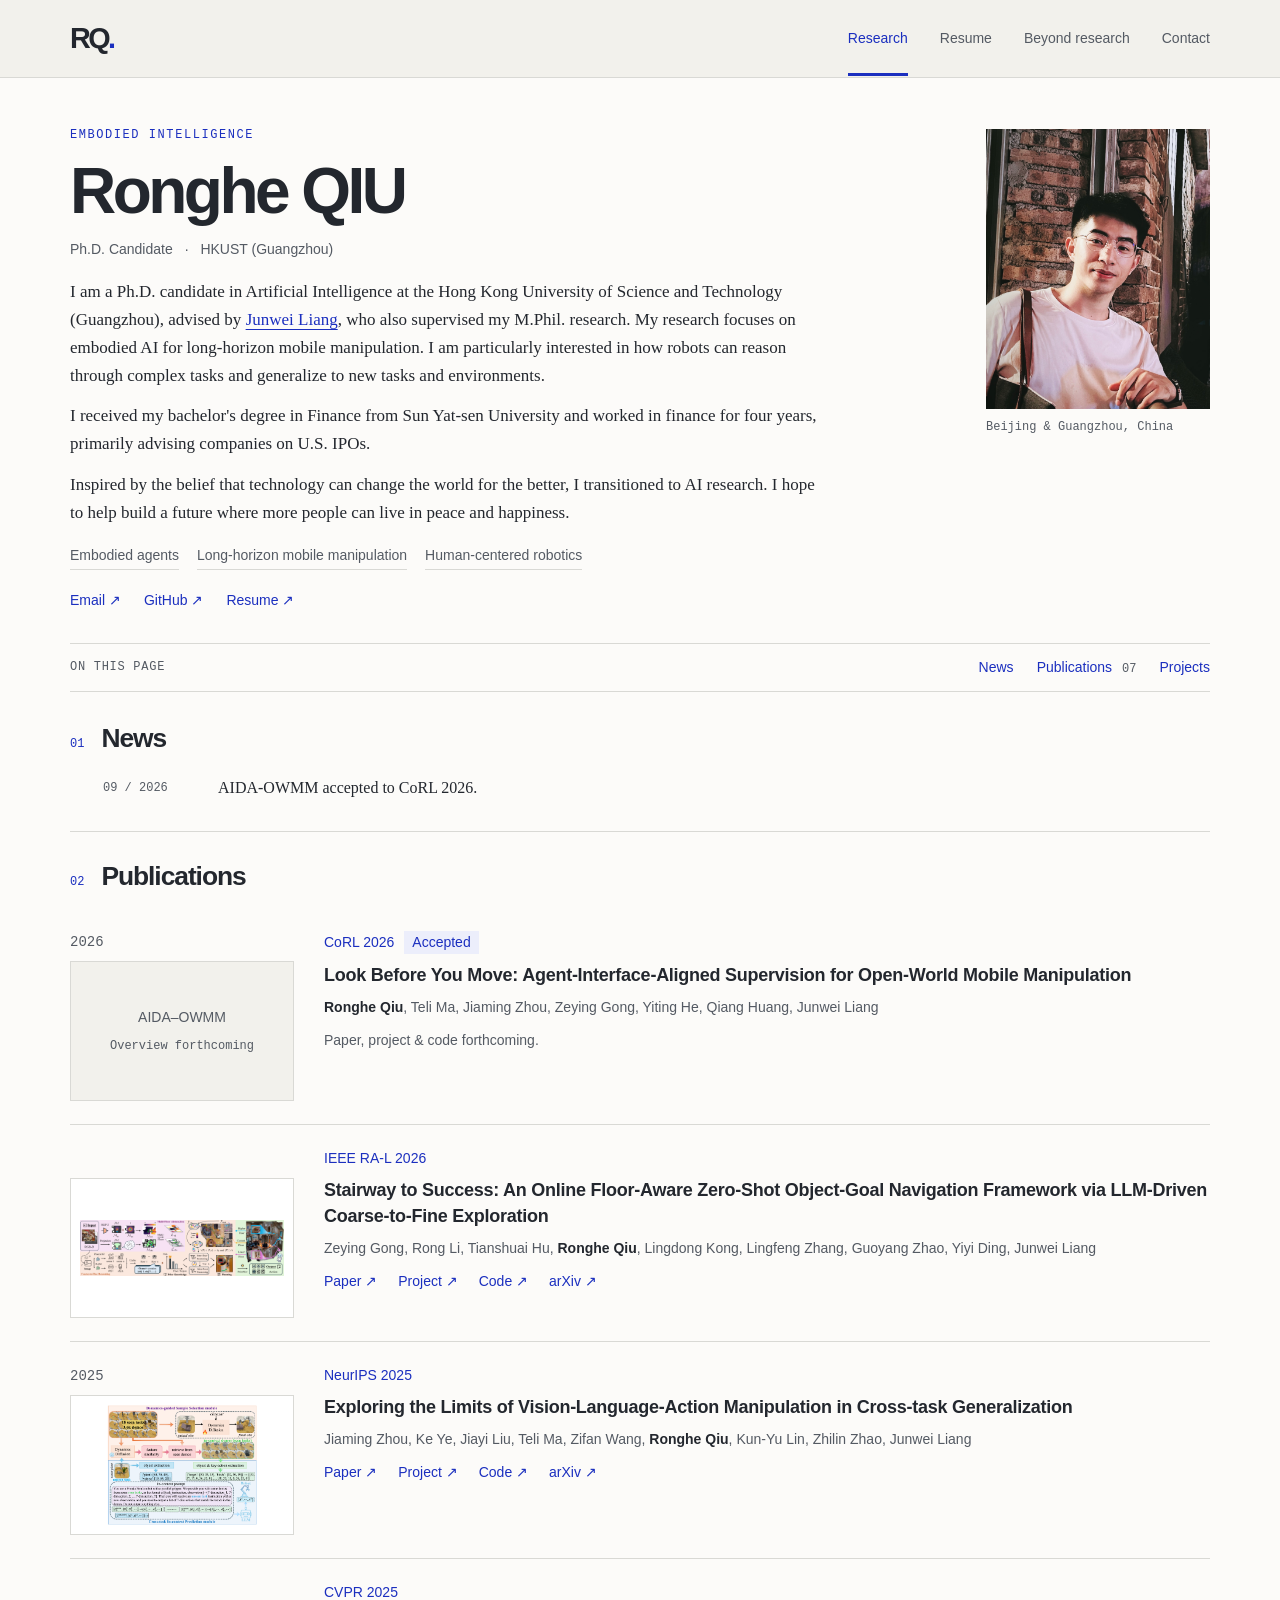
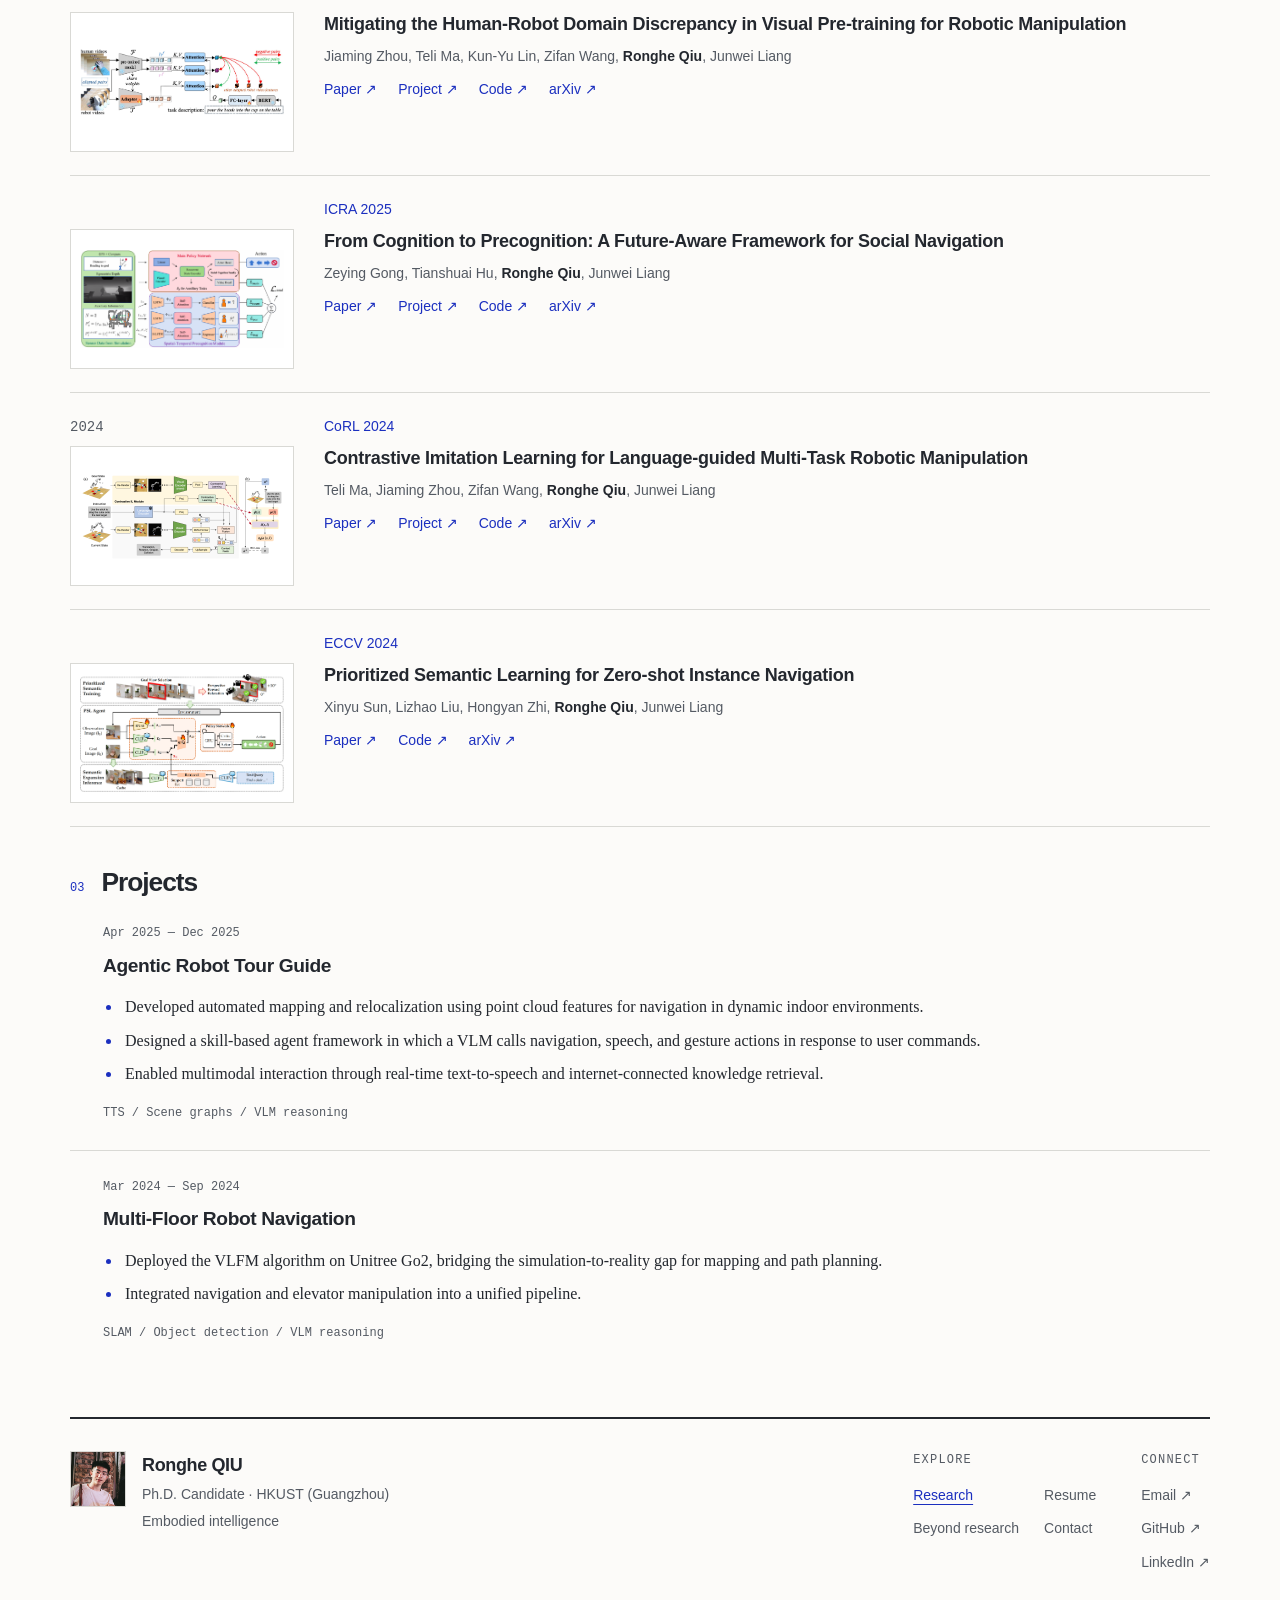
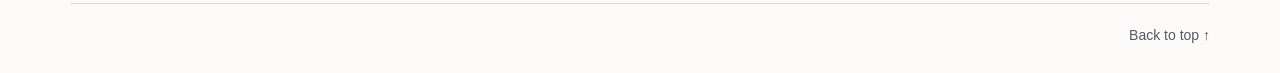
==== index.html @ 248f8991 "Publish personal website with search indexing support" ====
<!doctype html>
<html lang="en">
<head>
  <meta charset="utf-8">
  <meta name="viewport" content="width=device-width, initial-scale=1">
  <title>Research | Ronghe QIU</title>
  <meta name="description" content="I am a Ph.D. candidate in Artificial Intelligence at the Hong Kong University of Science and Technology (Guangzhou), advised by Junwei Liang, who also supervised my M.Phil. research. My research focuses on embodied AI for long-horizon mobile manipulation. I am particularly interested in how robots can reason through complex tasks and generalize to new tasks and environments.">
  <meta name="author" content="Ronghe QIU">
  <link rel="canonical" href="https://connerqiu.github.io/">
  <link rel="stylesheet" href="assets/styles.css">
</head>
<body class="page-research">
  <a class="skip-link" href="#main">Skip to content</a>
  <header class="site-header"><div class="header-inner">
    <a class="wordmark" href="index.html" aria-label="Ronghe QIU home">RQ<span class="wordmark-dot">.</span></a>
    <nav class="site-nav" aria-label="Main navigation"><a href="index.html" aria-current="page">Research</a><a href="resume.html">Resume</a><a href="beyond.html">Beyond research</a><a href="contact.html">Contact</a></nav>
  </div></header>
  <main id="main" class="site-main">
    <section id="about" class="intro" aria-labelledby="name">
      <div class="intro-copy"><p class="eyebrow">EMBODIED INTELLIGENCE</p>
        <h1 id="name">Ronghe QIU</h1>
        <p class="role-line">Ph.D. Candidate <span>·</span> HKUST (Guangzhou)</p>
        <p class="bio">I am a Ph.D. candidate in Artificial Intelligence at the Hong Kong University of Science and Technology (Guangzhou), advised by <a href="https://junweiliang.me/" class="" target="_blank" rel="noopener noreferrer">Junwei Liang</a>, who also supervised my M.Phil. research. My research focuses on embodied AI for long-horizon mobile manipulation. I am particularly interested in how robots can reason through complex tasks and generalize to new tasks and environments.</p>
        <p class="bio">I received my bachelor&#x27;s degree in Finance from Sun Yat-sen University and worked in finance for four years, primarily advising companies on U.S. IPOs.</p>
        <p class="bio">Inspired by the belief that technology can change the world for the better, I transitioned to AI research. I hope to help build a future where more people can live in peace and happiness.</p>
        <ul class="interest-list" aria-label="Research interests"><li>Embodied agents</li><li>Long-horizon mobile manipulation</li><li>Human-centered robotics</li></ul>
        <div class="intro-links"><a href="mailto:rqiu683@connect.hkust-gz.edu.cn" class="">Email ↗</a><a href="https://github.com/ConnerQiu" class="" target="_blank" rel="noopener noreferrer">GitHub ↗</a><a href="resume.html" class="">Resume ↗</a></div>
      </div>
      <figure class="portrait"><img src="assets/images/portrait.jpg" alt="Portrait of Ronghe QIU" width="1531" height="2041" fetchpriority="high"><figcaption>Beijing &amp; Guangzhou, China</figcaption></figure>
    </section>
    <nav class="home-jumps" aria-label="On this page"><span>ON THIS PAGE</span><a href="#news">News</a><a href="#publications">Publications <span class="count">07</span></a><a href="#projects">Projects</a></nav>
    <section id="news" class="news-section"><div class="section-heading"><h2><span class="section-number">01</span>News</h2><span class="section-note"></span></div><ul class="news-list"><li><span class="news-date">09 / 2026</span><p>AIDA-OWMM accepted to CoRL 2026.</p></li></ul></section>
    <section id="publications" class="publications-section"><div class="section-heading"><h2><span class="section-number">02</span>Publications</h2><span class="section-note"></span></div><article class="publication" id="look-before-you-move">
          <div class="publication-visual"><div class="publication-year">2026</div><div class="publication-figure figure-pending" role="img" aria-label="Research overview image forthcoming"><span>AIDA–OWMM</span><small>Overview forthcoming</small></div></div><div class="publication-body">
          <div class="publication-meta"><span class="venue">CoRL 2026</span><span class="accepted">Accepted</span></div>
          <h3>Look Before You Move: Agent-Interface-Aligned Supervision for Open-World Mobile Manipulation</h3><p class="authors"><strong>Ronghe Qiu</strong>, Teli Ma, Jiaming Zhou, Zeying Gong, Yiting He, Qiang Huang, Junwei Liang</p><p class="links-pending">Paper, project &amp; code forthcoming.</p></div></article><article class="publication" id="stairway-to-success">
          <div class="publication-visual"><div class="publication-year"></div><a class="publication-figure" href="assets/images/publications/ascent.png" target="_blank" rel="noopener noreferrer" aria-label="View research overview: Stairway to Success: An Online Floor-Aware Zero-Shot Object-Goal Navigation Framework via LLM-Driven Coarse-to-Fine Exploration"><img src="assets/images/publications/ascent.png" alt="ASCENT framework for online floor-aware object-goal navigation" loading="lazy" width="320" height="200"></a></div><div class="publication-body">
          <div class="publication-meta"><span class="venue">IEEE RA-L 2026</span></div>
          <h3><a href="https://arxiv.org/pdf/2505.23019" class="" target="_blank" rel="noopener noreferrer">Stairway to Success: An Online Floor-Aware Zero-Shot Object-Goal Navigation Framework via LLM-Driven Coarse-to-Fine Exploration</a></h3><p class="authors">Zeying Gong, Rong Li, Tianshuai Hu, <strong>Ronghe Qiu</strong>, Lingdong Kong, Lingfeng Zhang, Guoyang Zhao, Yiyi Ding, Junwei Liang</p><div class="publication-links"><a href="https://arxiv.org/pdf/2505.23019" class="paper-link" target="_blank" rel="noopener noreferrer">Paper ↗</a><a href="https://zeying-gong.github.io/projects/ascent/" class="paper-link" target="_blank" rel="noopener noreferrer">Project ↗</a><a href="https://github.com/Zeying-Gong/ascent" class="paper-link" target="_blank" rel="noopener noreferrer">Code ↗</a><a href="https://arxiv.org/abs/2505.23019" class="paper-link" target="_blank" rel="noopener noreferrer">arXiv ↗</a></div></div></article><article class="publication" id="cross-task-generalization">
          <div class="publication-visual"><div class="publication-year">2025</div><a class="publication-figure" href="assets/images/publications/x-icm.png" target="_blank" rel="noopener noreferrer" aria-label="View research overview: Exploring the Limits of Vision-Language-Action Manipulation in Cross-task Generalization"><img src="assets/images/publications/x-icm.png" alt="Exploring the Limits of Vision-Language-Action Manipulation in Cross-task Generalization — research overview" loading="lazy" width="320" height="200"></a></div><div class="publication-body">
          <div class="publication-meta"><span class="venue">NeurIPS 2025</span></div>
          <h3><a href="https://proceedings.neurips.cc/paper_files/paper/2025/hash/cc92809cd8dfbd035801966ab4896741-Abstract-Conference.html" class="" target="_blank" rel="noopener noreferrer">Exploring the Limits of Vision-Language-Action Manipulation in Cross-task Generalization</a></h3><p class="authors">Jiaming Zhou, Ke Ye, Jiayi Liu, Teli Ma, Zifan Wang, <strong>Ronghe Qiu</strong>, Kun-Yu Lin, Zhilin Zhao, Junwei Liang</p><div class="publication-links"><a href="https://proceedings.neurips.cc/paper_files/paper/2025/hash/cc92809cd8dfbd035801966ab4896741-Abstract-Conference.html" class="paper-link" target="_blank" rel="noopener noreferrer">Paper ↗</a><a href="https://jiaming-zhou.github.io/AGNOSTOS/" class="paper-link" target="_blank" rel="noopener noreferrer">Project ↗</a><a href="https://github.com/jiaming-zhou/X-ICM" class="paper-link" target="_blank" rel="noopener noreferrer">Code ↗</a><a href="https://arxiv.org/abs/2505.15660" class="paper-link" target="_blank" rel="noopener noreferrer">arXiv ↗</a></div></div></article><article class="publication" id="human-robot-domain">
          <div class="publication-visual"><div class="publication-year"></div><a class="publication-figure" href="assets/images/publications/human-robot-align.jpg" target="_blank" rel="noopener noreferrer" aria-label="View research overview: Mitigating the Human-Robot Domain Discrepancy in Visual Pre-training for Robotic Manipulation"><img src="assets/images/publications/human-robot-align.jpg" alt="Mitigating the Human-Robot Domain Discrepancy in Visual Pre-training for Robotic Manipulation — research overview" loading="lazy" width="320" height="200"></a></div><div class="publication-body">
          <div class="publication-meta"><span class="venue">CVPR 2025</span></div>
          <h3><a href="https://openaccess.thecvf.com/content/CVPR2025/html/Zhou_Mitigating_the_Human-Robot_Domain_Discrepancy_in_Visual_Pre-training_for_Robotic_CVPR_2025_paper.html" class="" target="_blank" rel="noopener noreferrer">Mitigating the Human-Robot Domain Discrepancy in Visual Pre-training for Robotic Manipulation</a></h3><p class="authors">Jiaming Zhou, Teli Ma, Kun-Yu Lin, Zifan Wang, <strong>Ronghe Qiu</strong>, Junwei Liang</p><div class="publication-links"><a href="https://openaccess.thecvf.com/content/CVPR2025/html/Zhou_Mitigating_the_Human-Robot_Domain_Discrepancy_in_Visual_Pre-training_for_Robotic_CVPR_2025_paper.html" class="paper-link" target="_blank" rel="noopener noreferrer">Paper ↗</a><a href="https://jiaming-zhou.github.io/projects/HumanRobotAlign/" class="paper-link" target="_blank" rel="noopener noreferrer">Project ↗</a><a href="https://github.com/jiaming-zhou/HumanRobotAlign" class="paper-link" target="_blank" rel="noopener noreferrer">Code ↗</a><a href="https://arxiv.org/abs/2406.14235" class="paper-link" target="_blank" rel="noopener noreferrer">arXiv ↗</a></div></div></article><article class="publication" id="precognition">
          <div class="publication-visual"><div class="publication-year"></div><a class="publication-figure" href="assets/images/publications/falcon.png" target="_blank" rel="noopener noreferrer" aria-label="View research overview: From Cognition to Precognition: A Future-Aware Framework for Social Navigation"><img src="assets/images/publications/falcon.png" alt="From Cognition to Precognition: A Future-Aware Framework for Social Navigation — research overview" loading="lazy" width="320" height="200"></a></div><div class="publication-body">
          <div class="publication-meta"><span class="venue">ICRA 2025</span></div>
          <h3><a href="https://doi.org/10.1109/ICRA55743.2025.11127910" class="" target="_blank" rel="noopener noreferrer">From Cognition to Precognition: A Future-Aware Framework for Social Navigation</a></h3><p class="authors">Zeying Gong, Tianshuai Hu, <strong>Ronghe Qiu</strong>, Junwei Liang</p><div class="publication-links"><a href="https://doi.org/10.1109/ICRA55743.2025.11127910" class="paper-link" target="_blank" rel="noopener noreferrer">Paper ↗</a><a href="https://zeying-gong.github.io/projects/falcon/" class="paper-link" target="_blank" rel="noopener noreferrer">Project ↗</a><a href="https://github.com/Zeying-Gong/Falcon" class="paper-link" target="_blank" rel="noopener noreferrer">Code ↗</a><a href="https://arxiv.org/abs/2409.13244" class="paper-link" target="_blank" rel="noopener noreferrer">arXiv ↗</a></div></div></article><article class="publication" id="contrastive-imitation">
          <div class="publication-visual"><div class="publication-year">2024</div><a class="publication-figure" href="assets/images/publications/sigma-agent.png" target="_blank" rel="noopener noreferrer" aria-label="View research overview: Contrastive Imitation Learning for Language-guided Multi-Task Robotic Manipulation"><img src="assets/images/publications/sigma-agent.png" alt="Contrastive Imitation Learning for Language-guided Multi-Task Robotic Manipulation — research overview" loading="lazy" width="320" height="200"></a></div><div class="publication-body">
          <div class="publication-meta"><span class="venue">CoRL 2024</span></div>
          <h3><a href="https://proceedings.mlr.press/v270/ma25a.html" class="" target="_blank" rel="noopener noreferrer">Contrastive Imitation Learning for Language-guided Multi-Task Robotic Manipulation</a></h3><p class="authors">Teli Ma, Jiaming Zhou, Zifan Wang, <strong>Ronghe Qiu</strong>, Junwei Liang</p><div class="publication-links"><a href="https://proceedings.mlr.press/v270/ma25a.html" class="paper-link" target="_blank" rel="noopener noreferrer">Paper ↗</a><a href="https://teleema.github.io/projects/Sigma_Agent/" class="paper-link" target="_blank" rel="noopener noreferrer">Project ↗</a><a href="https://github.com/TeleeMa/Sigma-Agent" class="paper-link" target="_blank" rel="noopener noreferrer">Code ↗</a><a href="https://arxiv.org/abs/2406.09738" class="paper-link" target="_blank" rel="noopener noreferrer">arXiv ↗</a></div></div></article><article class="publication" id="semantic-learning">
          <div class="publication-visual"><div class="publication-year"></div><a class="publication-figure" href="assets/images/publications/psl-instancenav.png" target="_blank" rel="noopener noreferrer" aria-label="View research overview: Prioritized Semantic Learning for Zero-shot Instance Navigation"><img src="assets/images/publications/psl-instancenav.png" alt="Prioritized Semantic Learning for Zero-shot Instance Navigation — research overview" loading="lazy" width="320" height="200"></a></div><div class="publication-body">
          <div class="publication-meta"><span class="venue">ECCV 2024</span></div>
          <h3><a href="https://www.ecva.net/papers/eccv_2024/papers_ECCV/html/1872_ECCV_2024_paper.php" class="" target="_blank" rel="noopener noreferrer">Prioritized Semantic Learning for Zero-shot Instance Navigation</a></h3><p class="authors">Xinyu Sun, Lizhao Liu, Hongyan Zhi, <strong>Ronghe Qiu</strong>, Junwei Liang</p><div class="publication-links"><a href="https://www.ecva.net/papers/eccv_2024/papers_ECCV/html/1872_ECCV_2024_paper.php" class="paper-link" target="_blank" rel="noopener noreferrer">Paper ↗</a><a href="https://github.com/XinyuSun/PSL-InstanceNav" class="paper-link" target="_blank" rel="noopener noreferrer">Code ↗</a><a href="https://arxiv.org/abs/2403.11650" class="paper-link" target="_blank" rel="noopener noreferrer">arXiv ↗</a></div></div></article></section>
    <section id="projects" class="research-projects"><div class="section-heading"><h2><span class="section-number">03</span>Projects</h2><span class="section-note"></span></div><article class="resume-entry research-project"><span class="entry-date">Apr 2025 — Dec 2025</span>
        <h3>Agentic Robot Tour Guide</h3><ul class="detail-list"><li>Developed automated mapping and relocalization using point cloud features for navigation in dynamic indoor environments.</li><li>Designed a skill-based agent framework in which a VLM calls navigation, speech, and gesture actions in response to user commands.</li><li>Enabled multimodal interaction through real-time text-to-speech and internet-connected knowledge retrieval.</li></ul>
        <p class="tools">TTS / Scene graphs / VLM reasoning</p></article><article class="resume-entry research-project"><span class="entry-date">Mar 2024 — Sep 2024</span>
        <h3>Multi-Floor Robot Navigation</h3><ul class="detail-list"><li>Deployed the VLFM algorithm on Unitree Go2, bridging the simulation-to-reality gap for mapping and path planning.</li><li>Integrated navigation and elevator manipulation into a unified pipeline.</li></ul>
        <p class="tools">SLAM / Object detection / VLM reasoning</p></article></section>
    </main>
  <footer id="footer" class="site-footer">
    <div class="footer-top">
      <div class="footer-identity">
        <img class="footer-portrait" src="assets/images/portrait.jpg" alt="" width="56" height="56" loading="lazy">
        <div><a class="footer-name" href="index.html">Ronghe QIU</a>
          <p class="footer-role">Ph.D. Candidate · HKUST (Guangzhou)</p>
          <p class="footer-description">Embodied intelligence</p></div>
      </div>
      <nav class="footer-navigation" aria-label="Footer navigation"><span class="footer-label">Explore</span><div class="footer-links"><a href="index.html" aria-current="page">Research</a><a href="resume.html">Resume</a><a href="beyond.html">Beyond research</a><a href="contact.html">Contact</a></div></nav>
      <nav class="footer-connect" aria-label="Contact and social links"><span class="footer-label">Connect</span><div class="footer-social">
        <a href="mailto:rqiu683@connect.hkust-gz.edu.cn" class="">Email ↗</a><a href="https://github.com/ConnerQiu" class="" target="_blank" rel="noopener noreferrer">GitHub ↗</a><a href="https://www.linkedin.com/in/conner-qiu-98a81833a/" class="" target="_blank" rel="noopener noreferrer">LinkedIn ↗</a></div></nav>
    </div>
    <div class="footer-bottom"><a href="#main">Back to top ↑</a></div>
  </footer>
</body>
</html>
---- assets/styles.css ----
:root {
  --background: #f2f1ec;
  --paper: #fcfbf9;
  --ink: #23272e;
  --muted: #545a63;
  --accent: #1b2fbf;
  --line: #d9d9d5;
  --display: "Helvetica Neue", Helvetica, Arial, sans-serif;
  --body: Georgia, "Times New Roman", serif;
  --mono: "SFMono-Regular", Consolas, "Liberation Mono", monospace;
}
* { box-sizing: border-box; }
html { scroll-behavior: smooth; scroll-padding-top: 110px; }
body { margin: 0; background: var(--paper); color: var(--ink); font: 1rem/1.65 var(--body); -webkit-font-smoothing: antialiased; }
::selection { background: #dce0ff; color: #101c80; }
a { color: var(--accent); text-decoration-thickness: 1px; text-underline-offset: 4px; }
a:hover { color: #101c80; text-decoration: underline; }
a:focus-visible, button:focus-visible { outline: 2px solid var(--accent); outline-offset: 5px; }
h1, h2, h3, p, figure { margin: 0; }
h1, h2, h3 { font-family: var(--display); }
img { max-width: 100%; display: block; }
.skip-link { position: fixed; top: -80px; left: 16px; z-index: 20; padding: 10px 20px; background: var(--paper); }
.skip-link:focus { top: 10px; }
.site-header { position: sticky; top: 0; z-index: 10; border-bottom: 1px solid var(--line); background: var(--background); }
.header-inner { max-width: 1220px; margin: auto; min-height: 77px; padding: 0 40px; display: flex; align-items: center; justify-content: space-between; gap: 32px; }
.wordmark { color: var(--ink); font: 800 1.8rem/1 var(--display); letter-spacing: -.09em; text-decoration: none; }
.wordmark-dot { color: var(--accent); }
.site-nav { display: flex; align-items: stretch; gap: 32px; flex-wrap: wrap; }
.site-nav a { padding: 25px 0 22px; border-bottom: 3px solid transparent; color: var(--muted); font: 500 .875rem/1.8 var(--display); text-decoration: none; }
.site-nav a:hover { color: var(--accent); }
.site-nav a[aria-current="page"] { color: var(--accent); border-bottom-color: var(--accent); }
.site-main { max-width: 1220px; padding: 48px 40px 74px; margin: auto; min-height: calc(100vh - 185px); }
.intro { display: grid; grid-template-columns: minmax(0, 1fr) 224px; align-items: start; gap: 80px; padding-bottom: 32px; }
.eyebrow { font: 500 .75rem/1.5 var(--mono); letter-spacing: .13em; color: var(--accent); margin-bottom: 14px; }
h1 { font-size: clamp(2.6rem, 5vw, 4rem); line-height: 1.06; font-weight: 700; letter-spacing: -.055em; }
.alias { font: italic 1.5rem/1.2 var(--body); letter-spacing: -.02em; color: var(--muted); white-space: nowrap; }
.role-line { margin: 12px 0 18px; font: 500 .875rem/1.6 var(--display); color: var(--muted); }
.role-line span { padding: 0 8px; }
.bio { max-width: 760px; font-size: 1.0625rem; line-height: 1.65; margin-bottom: 12px; }
.interest-list { display: flex; flex-wrap: wrap; gap: 6px 18px; list-style: none; padding: 0; margin: 18px 0 19px; color: var(--muted); font: .875rem/1.5 var(--display); }
.interest-list li { border-bottom: 1px solid var(--line); padding-bottom: 3px; }
.intro-links { display: flex; flex-wrap: wrap; gap: 23px; font: 500 .875rem/1.6 var(--display); }
.intro-links a { text-decoration: none; }
.intro-links a:hover { text-decoration: underline; }
.portrait { padding-top: 3px; }
.portrait img { width: 100%; height: auto; aspect-ratio: 4 / 5; object-fit: cover; object-position: center; }
.portrait-placeholder { aspect-ratio: 4 / 5; border: 1px solid #d5d6da; background: #eeefed; display: flex; flex-direction: column; justify-content: space-between; padding: 19px; }
.portrait-label { font: .75rem/1.5 var(--mono); letter-spacing: .05em; color: var(--muted); }
.portrait-initials { color: #9ca4b6; font: 600 5.2rem/1 var(--display); letter-spacing: -.09em; align-self: center; }
.portrait-initials span { color: var(--accent); }
.portrait-pending { color: var(--muted); font: .75rem/1.5 var(--display); }
figcaption { margin-top: 9px; font: .75rem/1.5 var(--mono); color: var(--muted); }
.home-jumps { display: flex; gap: 23px; align-items: center; padding: 13px 0; border-top: 1px solid var(--line); border-bottom: 1px solid var(--line); font: .875rem/1.5 var(--display); }
.home-jumps > span { color: var(--muted); font: .75rem/1.5 var(--mono); letter-spacing: .06em; margin-right: auto; }
.home-jumps a { text-decoration: none; }
.count { color: var(--muted); font-family: var(--mono); font-size: .75rem; margin-left: 6px; }
.news-section { padding-top: 29px; padding-bottom: 24px; }
.section-heading { display: flex; flex-wrap: wrap; align-items: baseline; justify-content: space-between; gap: 8px 20px; margin-bottom: 15px; }
.section-heading h2 { display: flex; align-items: baseline; gap: 17px; font-size: 1.65rem; line-height: 1.3; font-weight: 600; letter-spacing: -.04em; }
.section-number { color: var(--accent); font: .75rem/1.5 var(--mono); letter-spacing: 0; }
.section-note { color: var(--muted); font: .75rem/1.5 var(--mono); }
.news-list { list-style: none; padding: 0 0 0 33px; margin: 0; }
.news-list li { display: grid; grid-template-columns: 100px minmax(0, 1fr); gap: 15px; padding: 5px 0; }
.news-date { color: var(--muted); font: .75rem/1.75 var(--mono); padding-top: 3px; }
.news-list p { font-size: 1rem; }
.publications-section { border-top: 1px solid var(--line); padding-top: 27px; }
.publication { display: grid; grid-template-columns: 224px minmax(0, 1fr); gap: 30px; padding: 23px 0; border-bottom: 1px solid var(--line); }
.publication-year { color: var(--muted); font: .875rem/1.5 var(--mono); padding-top: 1px; }
.publication-meta { display: flex; flex-wrap: wrap; gap: 10px; align-items: center; margin-bottom: 8px; font: 500 .875rem/1.5 var(--display); }
.venue { color: var(--accent); }
.submission { font-size: .875rem; color: #875000; background: #f4ead7; padding: 1px 8px; }
.publication h3 { max-width: 910px; font-size: 1.125rem; font-weight: 600; line-height: 1.45; letter-spacing: -.014em; }
.publication h3 a { color: var(--ink); text-decoration: none; }
.publication h3 a:hover { color: var(--accent); text-decoration: underline; }
.authors { margin: 8px 0 7px; font: .875rem/1.7 var(--display); color: var(--muted); }
.authors strong { font-weight: 600; color: var(--ink); }
.paper-link { display: inline-block; font: 500 .875rem/1.5 var(--display); text-decoration: none; padding: 3px 0; }
.research-projects { padding-top: 30px; margin-top: 8px; }
.research-projects .section-heading { margin-bottom: 25px; }
.research-project { padding-left: 33px; }
.site-footer { max-width: 1140px; margin: 0 auto; padding: 32px 0 24px; border-top: 2px solid var(--ink); color: var(--muted); font: .875rem/1.6 var(--display); }
.footer-top { display: grid; grid-template-columns: minmax(0, 1fr) auto auto; gap: 45px; }
.footer-identity { display: flex; align-items: flex-start; gap: 16px; min-width: 0; }
.footer-portrait { width: 56px; height: 56px; object-fit: cover; border: 1px solid var(--line); }
.footer-name { color: var(--ink); font-size: 1.125rem; font-weight: 600; text-decoration: none; letter-spacing: -.02em; }
.footer-role { margin-top: 3px; }
.footer-description { margin-top: 5px; }
.footer-label { display: block; color: var(--muted); font: .75rem/1.5 var(--mono); text-transform: uppercase; letter-spacing: .1em; margin-bottom: 12px; }
.footer-links { display: grid; grid-template-columns: repeat(2, auto); gap: 5px 25px; }
.footer-social { display: flex; flex-direction: column; gap: 5px; }
.footer-links a, .footer-social a, .footer-bottom a { color: var(--muted); text-decoration: none; padding: 3px 0; }
.footer-links a[aria-current="page"] { color: var(--accent); text-decoration: underline; }
.footer-links a:hover, .footer-social a:hover, .footer-bottom a:hover { color: var(--accent); text-decoration: underline; }
.footer-bottom { display: flex; justify-content: flex-end; flex-wrap: wrap; gap: 12px; border-top: 1px solid var(--line); margin-top: 27px; padding-top: 17px; }
.page-heading { display: flex; justify-content: space-between; align-items: flex-end; gap: 25px; padding: 10px 0 40px; border-bottom: 1px solid var(--line); margin-bottom: 42px; }
.page-heading h1 { font-size: clamp(2.6rem, 5.5vw, 4.4rem); }
.page-lede { color: var(--muted); font-size: 1.125rem; line-height: 1.7; margin-top: 21px; }
.outline-link { display: inline-block; border: 1px solid #737780; padding: 11px 18px; font: 500 .875rem/1.5 var(--display); text-decoration: none; white-space: nowrap; }
.outline-link:hover { background: #e9ecfc; }
.resume-layout { display: grid; grid-template-columns: 230px minmax(0, 1fr); gap: 65px; }
.resume-nav { position: sticky; top: 113px; align-self: start; display: flex; flex-direction: column; gap: 5px; }
.resume-nav .eyebrow { color: var(--muted); margin-bottom: 11px; }
.resume-nav a { display: flex; gap: 12px; padding: 7px 0; color: var(--ink); font: .875rem/1.6 var(--display); text-decoration: none; }
.resume-nav a:hover { color: var(--accent); text-decoration: underline; }
.resume-nav a span { color: var(--accent); font: .75rem/1.9 var(--mono); }
.resume-content > section { padding-bottom: 30px; margin-bottom: 30px; border-bottom: 1px solid var(--line); }
.resume-content > section:last-child { margin-bottom: 0; padding-bottom: 0; border-bottom: none; }
.resume-content .section-heading { margin-bottom: 27px; }
.resume-entry { padding-bottom: 27px; margin-bottom: 27px; border-bottom: 1px solid var(--line); }
.resume-entry:last-child { padding-bottom: 0; margin-bottom: 0; border-bottom: none; }
.entry-date { display: block; color: var(--muted); font: .75rem/1.6 var(--mono); margin-bottom: 8px; }
.resume-entry h3 { font-size: 1.2rem; font-weight: 600; line-height: 1.45; letter-spacing: -.02em; }
.organization { margin-top: 6px; font: 500 1rem/1.6 var(--display); }
.organization span { color: var(--muted); font-weight: 400; }
.entry-location { font: .875rem/1.6 var(--display); color: var(--muted); margin-top: 4px; }
.detail-list { padding-left: 19px; margin: 15px 0 0; }
.detail-list li { padding-left: 3px; margin-bottom: 7px; }
.detail-list li::marker { color: var(--accent); }
.tools { font: .75rem/1.6 var(--mono); color: var(--muted); margin-top: 16px; }
.award-description { margin-top: 13px; }
.certification-description { margin-top: 13px; }
.small-heading { font-size: 1rem; font-weight: 500; margin: 28px 0 16px; }
.blue-period { color: var(--accent); }
.page-contact .site-main { display: flex; align-items: center; justify-content: center; width: 100%; }
.contact-page { width: 100%; padding: 40px 0; max-width: 900px; margin: 0 auto; text-align: center; }
.contact-page h1 { font-size: clamp(3rem, 7vw, 6rem); letter-spacing: -.065em; }
.contact-intro { margin-top: 26px; font-size: 1.25rem; color: var(--muted); }
.contact-email { display: inline-flex; max-width: 100%; align-items: center; gap: 18px; margin: 36px 0 40px; padding: 18px 28px; border: 1px solid var(--line); border-radius: 8px; color: var(--accent); text-align: left; text-decoration: none; background: var(--paper); }
.contact-email:hover, .contact-email:focus-visible { color: var(--accent); border-color: var(--accent); background: #f0f2fc; text-decoration: none; }
.contact-email-icon { flex-shrink: 0; }
.contact-email-text { display: flex; flex-direction: column; gap: 3px; min-width: 0; }
.contact-email-label { font: 600 1.125rem/1.4 var(--display); }
.contact-email-address { color: var(--muted); font: .9375rem/1.5 var(--display); overflow-wrap: anywhere; }
.contact-other { display: flex; flex-direction: column; align-items: center; gap: 8px; }
.contact-other .eyebrow { color: var(--muted); }
.contact-other > div { display: flex; justify-content: center; flex-wrap: wrap; gap: 25px; font: .875rem/1.6 var(--display); }
.contact-other a { text-decoration: none; }
.contact-other a:hover { text-decoration: underline; }
.contact-location { margin-top: 55px; color: var(--muted); font: .875rem/1.7 var(--display); }

/* Publication figures stay intact; personal photographs use a 4:3 gallery frame. */
.publication-visual { min-width: 0; }
.publication-year { min-height: 22px; margin-bottom: 8px; }
.publication-figure { display: flex; aspect-ratio: 8 / 5; width: 100%; align-items: center; justify-content: center; background: #fff; border: 1px solid var(--line); padding: 9px; }
.publication-figure img { width: 100%; height: 100%; object-fit: contain; }
.publication-figure:hover { border-color: var(--accent); }
.figure-pending { flex-direction: column; gap: 9px; background: var(--background); color: var(--muted); font: .875rem/1.5 var(--display); }
.figure-pending small { font: .75rem/1.5 var(--mono); }
.publication-links { display: flex; flex-wrap: wrap; gap: 5px 21px; }
.links-pending { margin-top: 10px; color: var(--muted); font: .875rem/1.5 var(--display); }
.accepted { color: var(--accent); background: #eceefb; padding: 1px 8px; }
.gallery-section { padding-bottom: 46px; margin-bottom: 36px; border-bottom: 1px solid var(--line); }
.gallery-heading { margin-bottom: 28px; }
.gallery-heading h2, .meditation-section h2 { font-size: 2rem; line-height: 1.25; letter-spacing: -.04em; font-weight: 500; }
.gallery-heading .eyebrow { margin-bottom: 9px; }
.gallery-grid { display: grid; gap: 45px 40px; }
.hiking-gallery { grid-template-columns: repeat(2, minmax(0, 1fr)); }
.sports-gallery { grid-template-columns: repeat(4, minmax(0, 1fr)); gap: 24px; }
.gallery-item { min-width: 0; }
.gallery-image { aspect-ratio: 4 / 3; background: #eeede9; border: 1px solid #dfded8; }
.gallery-image img { width: 100%; height: 100%; object-fit: cover; }
.gallery-image--contain img { object-fit: contain; }
.gallery-blank { width: 100%; height: 100%; }
.gallery-item figcaption { margin-top: 17px; color: var(--ink); font: 1rem/1.65 var(--body); }
.gallery-meta { display: flex; gap: 17px; color: var(--muted); font: .75rem/1.5 var(--mono); margin-bottom: 8px; }
.gallery-meta > span:first-child { color: var(--accent); }
.gallery-item h3 { font: 500 1.25rem/1.4 var(--display); letter-spacing: -.025em; margin-bottom: 8px; }
.gallery-item figcaption p { color: var(--muted); max-width: 48ch; }
.sports-gallery .gallery-item h3 { font-size: 1.125rem; }
.meditation-section { display: grid; grid-template-columns: 1fr 2fr; gap: 65px; padding: 4px 0 18px; }
.meditation-copy { max-width: 670px; font-size: 1.125rem; }
.meditation-copy p + p { margin-top: 20px; }

@media (max-width: 1220px) { .site-footer { margin: 0 40px; } }
@media (max-width: 900px) {
  .footer-top { grid-template-columns: minmax(0, 1fr) auto; gap: 25px 35px; }
  .footer-identity { grid-column: 1 / -1; }
  .intro { gap: 35px; grid-template-columns: minmax(0, 1fr) 190px; }
  .alias { display: block; margin-top: 10px; font-size: 1.25rem; }
  .site-nav { gap: 24px; }
  .publication { grid-template-columns: 180px minmax(0, 1fr); gap: 25px; }
  .sports-gallery { grid-template-columns: repeat(2, minmax(0, 1fr)); }
  .gallery-grid { column-gap: 25px; }
  .resume-layout { grid-template-columns: 185px minmax(0, 1fr); gap: 30px; }
}
@media (max-width: 640px) {
  html { scroll-padding-top: 130px; }
  .header-inner { min-height: 90px; padding: 15px 22px 0; gap: 10px; flex-wrap: wrap; }
  .wordmark { font-size: 1.55rem; }
  .site-nav { width: 100%; justify-content: space-between; gap: 5px 12px; }
  .site-nav a { padding: 7px 0 10px; font-size: .875rem; }
  .site-main { padding: 32px 22px 46px; }
  .intro { grid-template-columns: 1fr; gap: 24px; }
  .alias { display: inline; font-size: 1.25rem; }
  .portrait { width: 156px; }
  .portrait-placeholder { padding: 13px; }
  .portrait-initials { font-size: 3.5rem; }
  .bio { font-size: 1rem; }
  .home-jumps { gap: 18px; flex-wrap: wrap; }
  .home-jumps > span { width: 100%; }
  .news-list { padding: 0; }
  .news-list li { grid-template-columns: 82px minmax(0, 1fr); gap: 12px; padding: 8px 0; }
  .publication { grid-template-columns: 1fr; gap: 7px; padding: 23px 0; }
  .publication-year:empty { display: none; }
  .publication-visual { max-width: 280px; width: 100%; margin-bottom: 12px; }
  .hiking-gallery { grid-template-columns: 1fr; }
  .sports-gallery { grid-template-columns: repeat(2, minmax(0, 1fr)); gap: 25px 18px; }
  .gallery-item h3 { font-size: 1.125rem; }
  .meditation-section { grid-template-columns: 1fr; gap: 23px; }
  .meditation-copy { font-size: 1rem; }
  .publication h3 { font-size: 1.0625rem; }
  .section-heading h2 { font-size: 1.5rem; }
  .section-note { padding-left: 33px; }
  .site-footer { margin: 0 22px; }
  .footer-top { grid-template-columns: minmax(0, 1fr); gap: 25px; }
  .footer-identity { grid-column: auto; }
  .footer-links { grid-template-columns: repeat(2, minmax(0, 1fr)); }
  .footer-social { flex-direction: row; flex-wrap: wrap; gap: 8px 24px; }
  .page-heading { display: block; margin-bottom: 29px; padding-bottom: 26px; }
  .page-heading .outline-link { margin-top: 20px; }
  .page-lede { font-size: 1.0625rem; }
  .resume-layout { display: block; }
  .resume-nav { position: static; flex-flow: row wrap; gap: 0 20px; padding-bottom: 24px; margin-bottom: 28px; border-bottom: 1px solid var(--line); }
  .resume-nav .eyebrow { width: 100%; }
  .resume-nav a { gap: 6px; }
  .resume-entry h3 { font-size: 1.125rem; }
  .contact-page { padding-top: 20px; }
  .contact-intro { font-size: 1.125rem; }
  .contact-email { gap: 14px; padding: 16px 20px; margin-top: 30px; }
  .contact-other { display: block; }
  .contact-other .eyebrow { display: block; }
  .contact-other > div { gap: 20px; }
  .desktop-break { display: none; }
}
@media (prefers-reduced-motion: reduce) { html { scroll-behavior: auto; } }
@media print {
  html { scroll-padding-top: 0; }
  body { background: white; font-size: 11pt; }
  .site-header, .site-footer, .skip-link, .home-jumps, .resume-nav, .outline-link { display: none; }
  .site-main { max-width: none; margin: 0; padding: 0; }
  .resume-layout { display: block; }
  .page-heading { padding-top: 0; margin-bottom: 24px; }
  .page-heading h1 { font-size: 32pt; }
  .page-lede { font-size: 12pt; }
  .resume-entry, .publication { break-inside: avoid; }
  .resume-content > section { margin-bottom: 18px; padding-bottom: 18px; }
  a { color: var(--ink); }
  .submission { border: 1px solid #875000; }
}
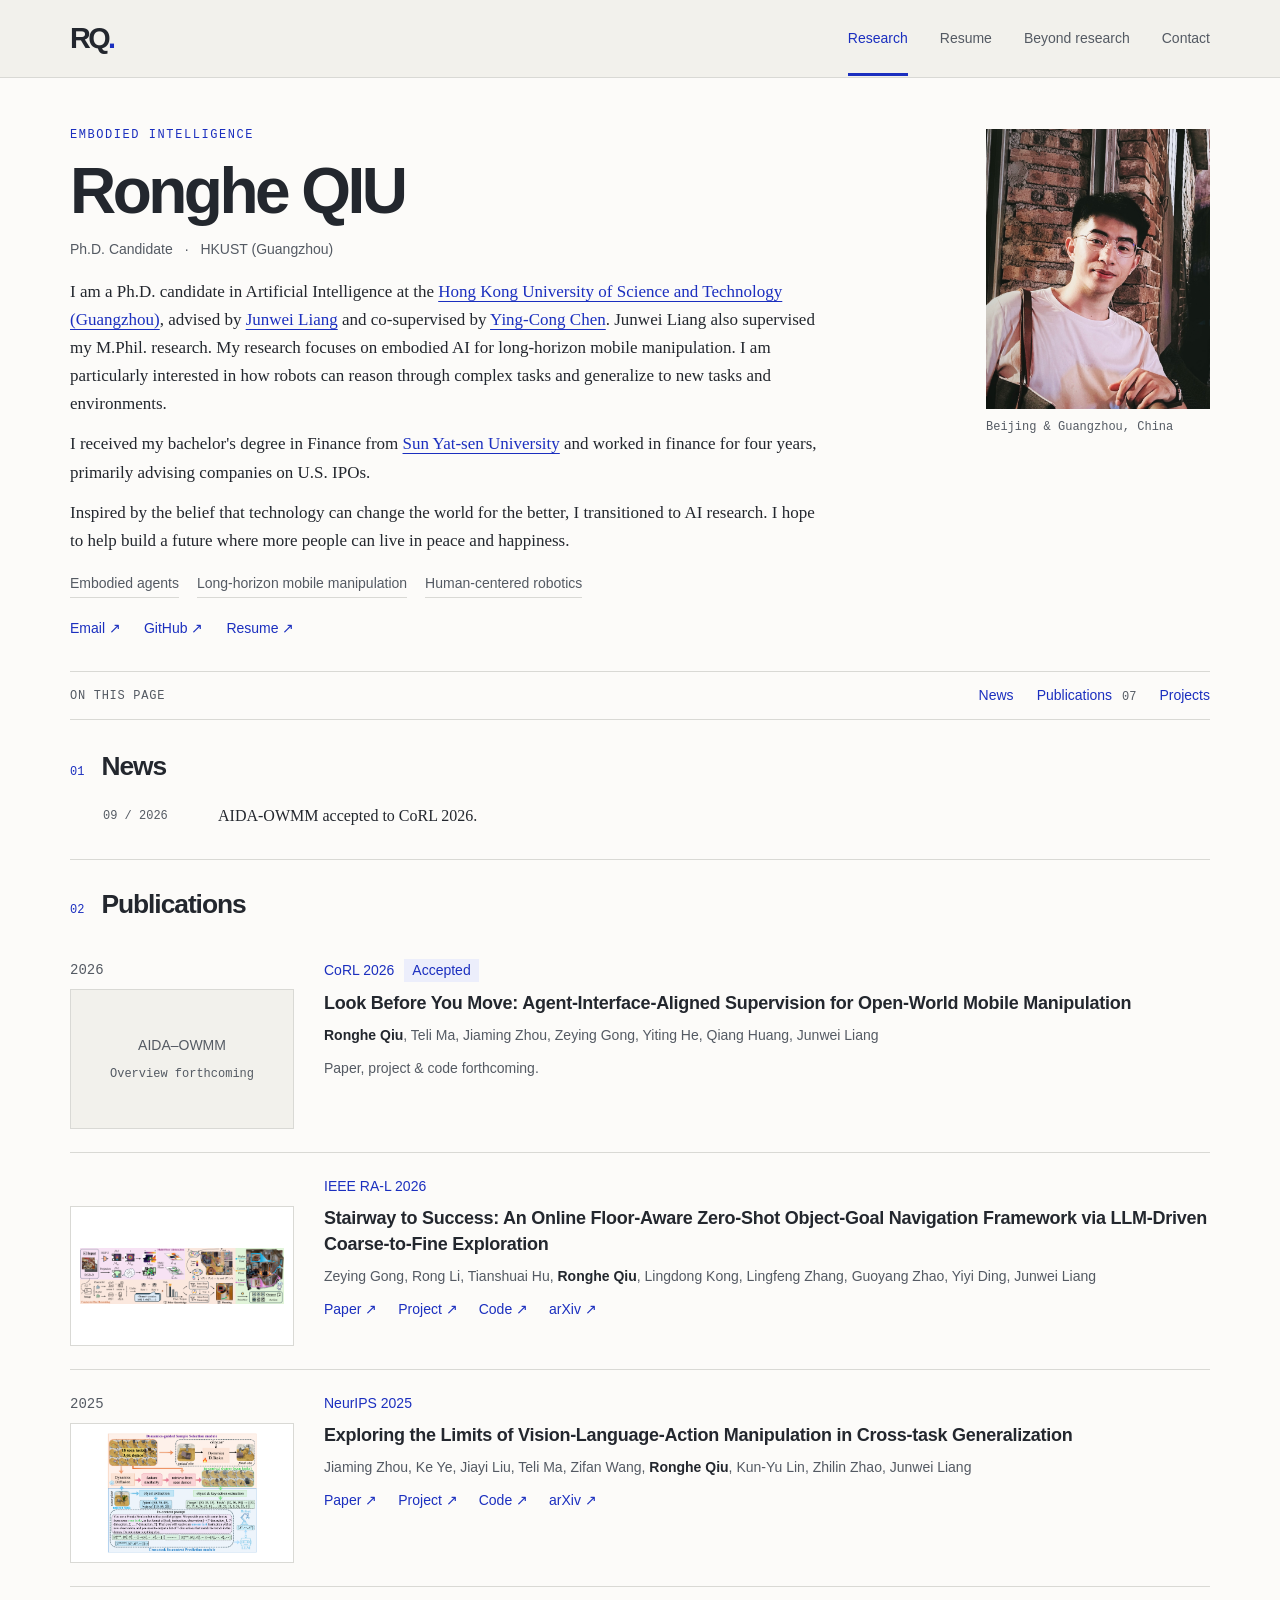
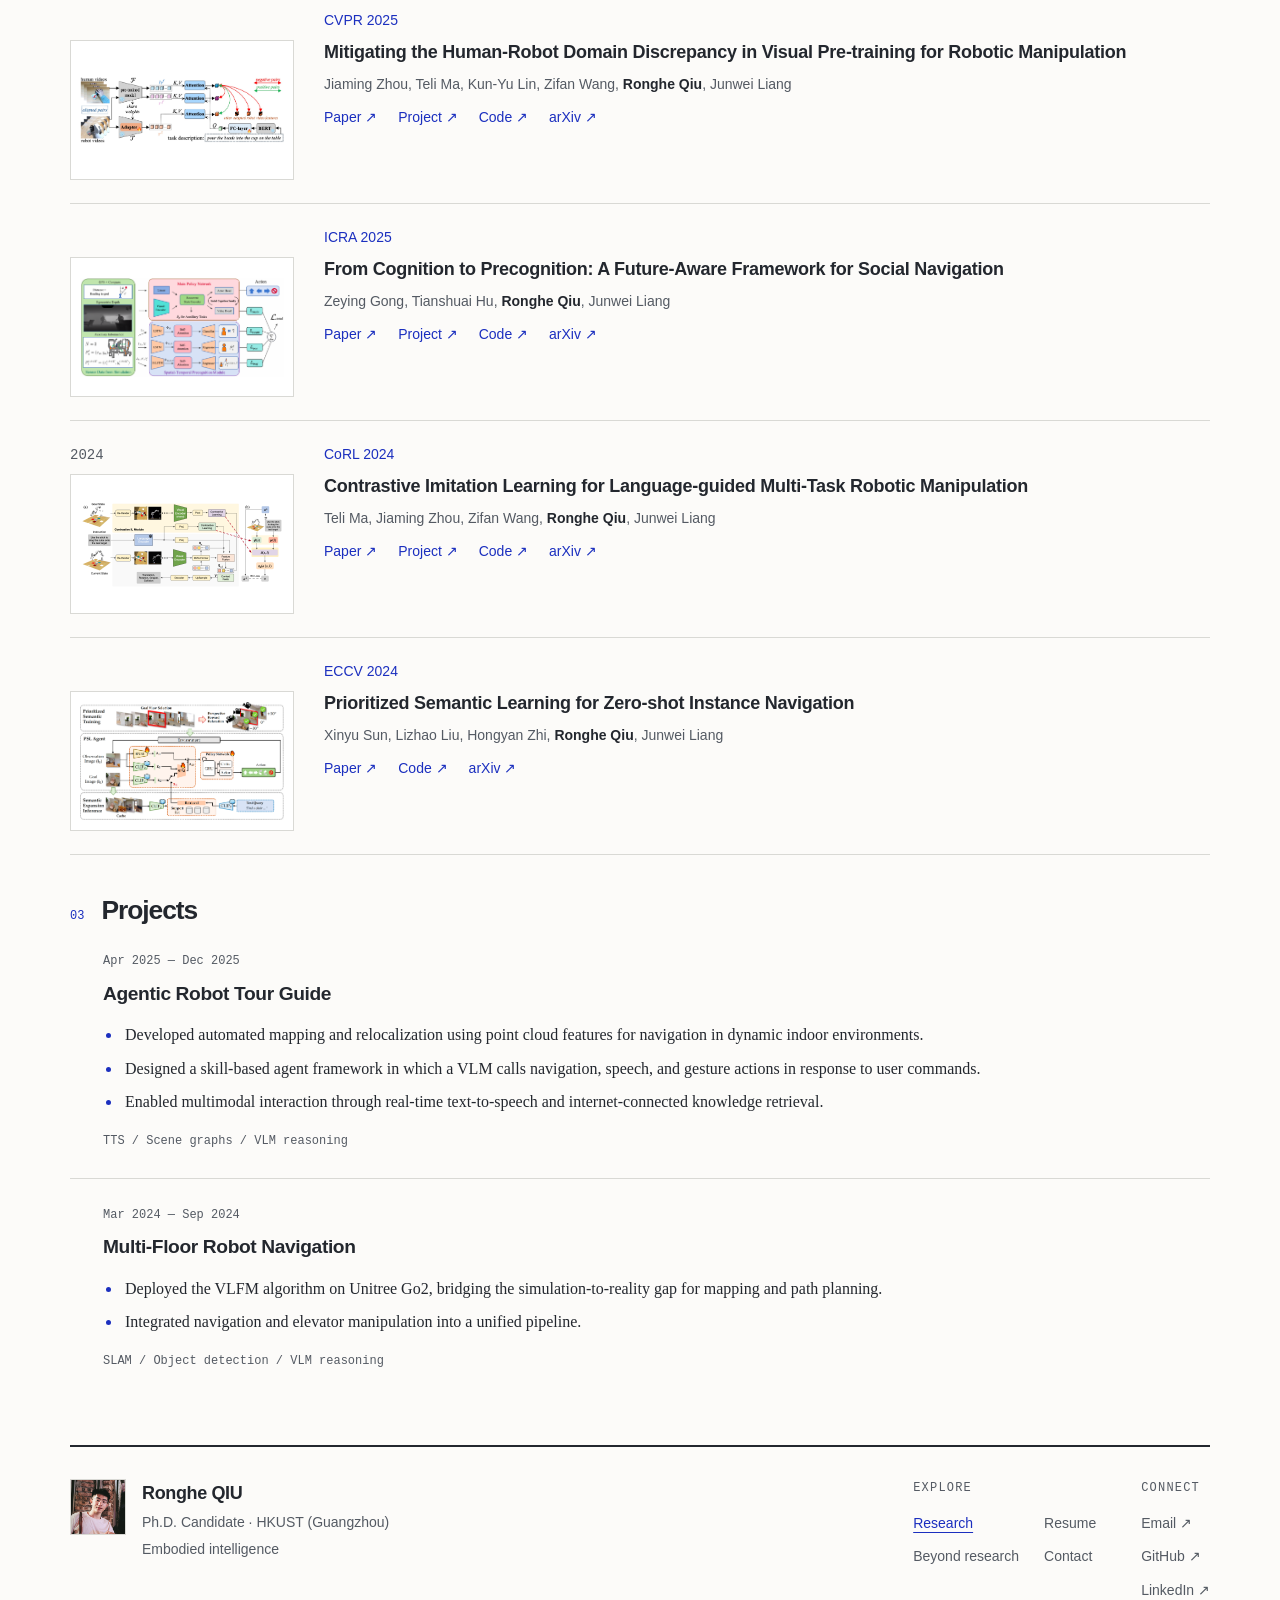
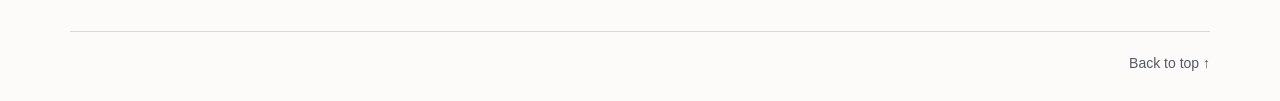
==== commit 7bd49d3f: "Add institutional links and doctoral co-supervisor" ====
--- a/index.html
+++ b/index.html
@@ -4,7 +4,7 @@
   <meta charset="utf-8">
   <meta name="viewport" content="width=device-width, initial-scale=1">
   <title>Research | Ronghe QIU</title>
-  <meta name="description" content="I am a Ph.D. candidate in Artificial Intelligence at the Hong Kong University of Science and Technology (Guangzhou), advised by Junwei Liang, who also supervised my M.Phil. research. My research focuses on embodied AI for long-horizon mobile manipulation. I am particularly interested in how robots can reason through complex tasks and generalize to new tasks and environments.">
+  <meta name="description" content="I am a Ph.D. candidate in Artificial Intelligence at the Hong Kong University of Science and Technology (Guangzhou), advised by Junwei Liang and co-supervised by Ying-Cong Chen. Junwei Liang also supervised my M.Phil. research. My research focuses on embodied AI for long-horizon mobile manipulation. I am particularly interested in how robots can reason through complex tasks and generalize to new tasks and environments.">
   <meta name="author" content="Ronghe QIU">
   <link rel="canonical" href="https://connerqiu.github.io/">
   <link rel="stylesheet" href="assets/styles.css">
@@ -20,8 +20,8 @@
       <div class="intro-copy"><p class="eyebrow">EMBODIED INTELLIGENCE</p>
         <h1 id="name">Ronghe QIU</h1>
         <p class="role-line">Ph.D. Candidate <span>·</span> HKUST (Guangzhou)</p>
-        <p class="bio">I am a Ph.D. candidate in Artificial Intelligence at the Hong Kong University of Science and Technology (Guangzhou), advised by <a href="https://junweiliang.me/" class="" target="_blank" rel="noopener noreferrer">Junwei Liang</a>, who also supervised my M.Phil. research. My research focuses on embodied AI for long-horizon mobile manipulation. I am particularly interested in how robots can reason through complex tasks and generalize to new tasks and environments.</p>
-        <p class="bio">I received my bachelor&#x27;s degree in Finance from Sun Yat-sen University and worked in finance for four years, primarily advising companies on U.S. IPOs.</p>
+        <p class="bio">I am a Ph.D. candidate in Artificial Intelligence at the <a href="https://www.hkust-gz.edu.cn/" class="" target="_blank" rel="noopener noreferrer">Hong Kong University of Science and Technology (Guangzhou)</a>, advised by <a href="https://junweiliang.me/" class="" target="_blank" rel="noopener noreferrer">Junwei Liang</a> and co-supervised by <a href="https://www.yingcong.me/" class="" target="_blank" rel="noopener noreferrer">Ying-Cong Chen</a>. Junwei Liang also supervised my M.Phil. research. My research focuses on embodied AI for long-horizon mobile manipulation. I am particularly interested in how robots can reason through complex tasks and generalize to new tasks and environments.</p>
+        <p class="bio">I received my bachelor&#x27;s degree in Finance from <a href="https://www.sysu.edu.cn/sysuen/" class="" target="_blank" rel="noopener noreferrer">Sun Yat-sen University</a> and worked in finance for four years, primarily advising companies on U.S. IPOs.</p>
         <p class="bio">Inspired by the belief that technology can change the world for the better, I transitioned to AI research. I hope to help build a future where more people can live in peace and happiness.</p>
         <ul class="interest-list" aria-label="Research interests"><li>Embodied agents</li><li>Long-horizon mobile manipulation</li><li>Human-centered robotics</li></ul>
         <div class="intro-links"><a href="mailto:rqiu683@connect.hkust-gz.edu.cn" class="">Email ↗</a><a href="https://github.com/ConnerQiu" class="" target="_blank" rel="noopener noreferrer">GitHub ↗</a><a href="resume.html" class="">Resume ↗</a></div>
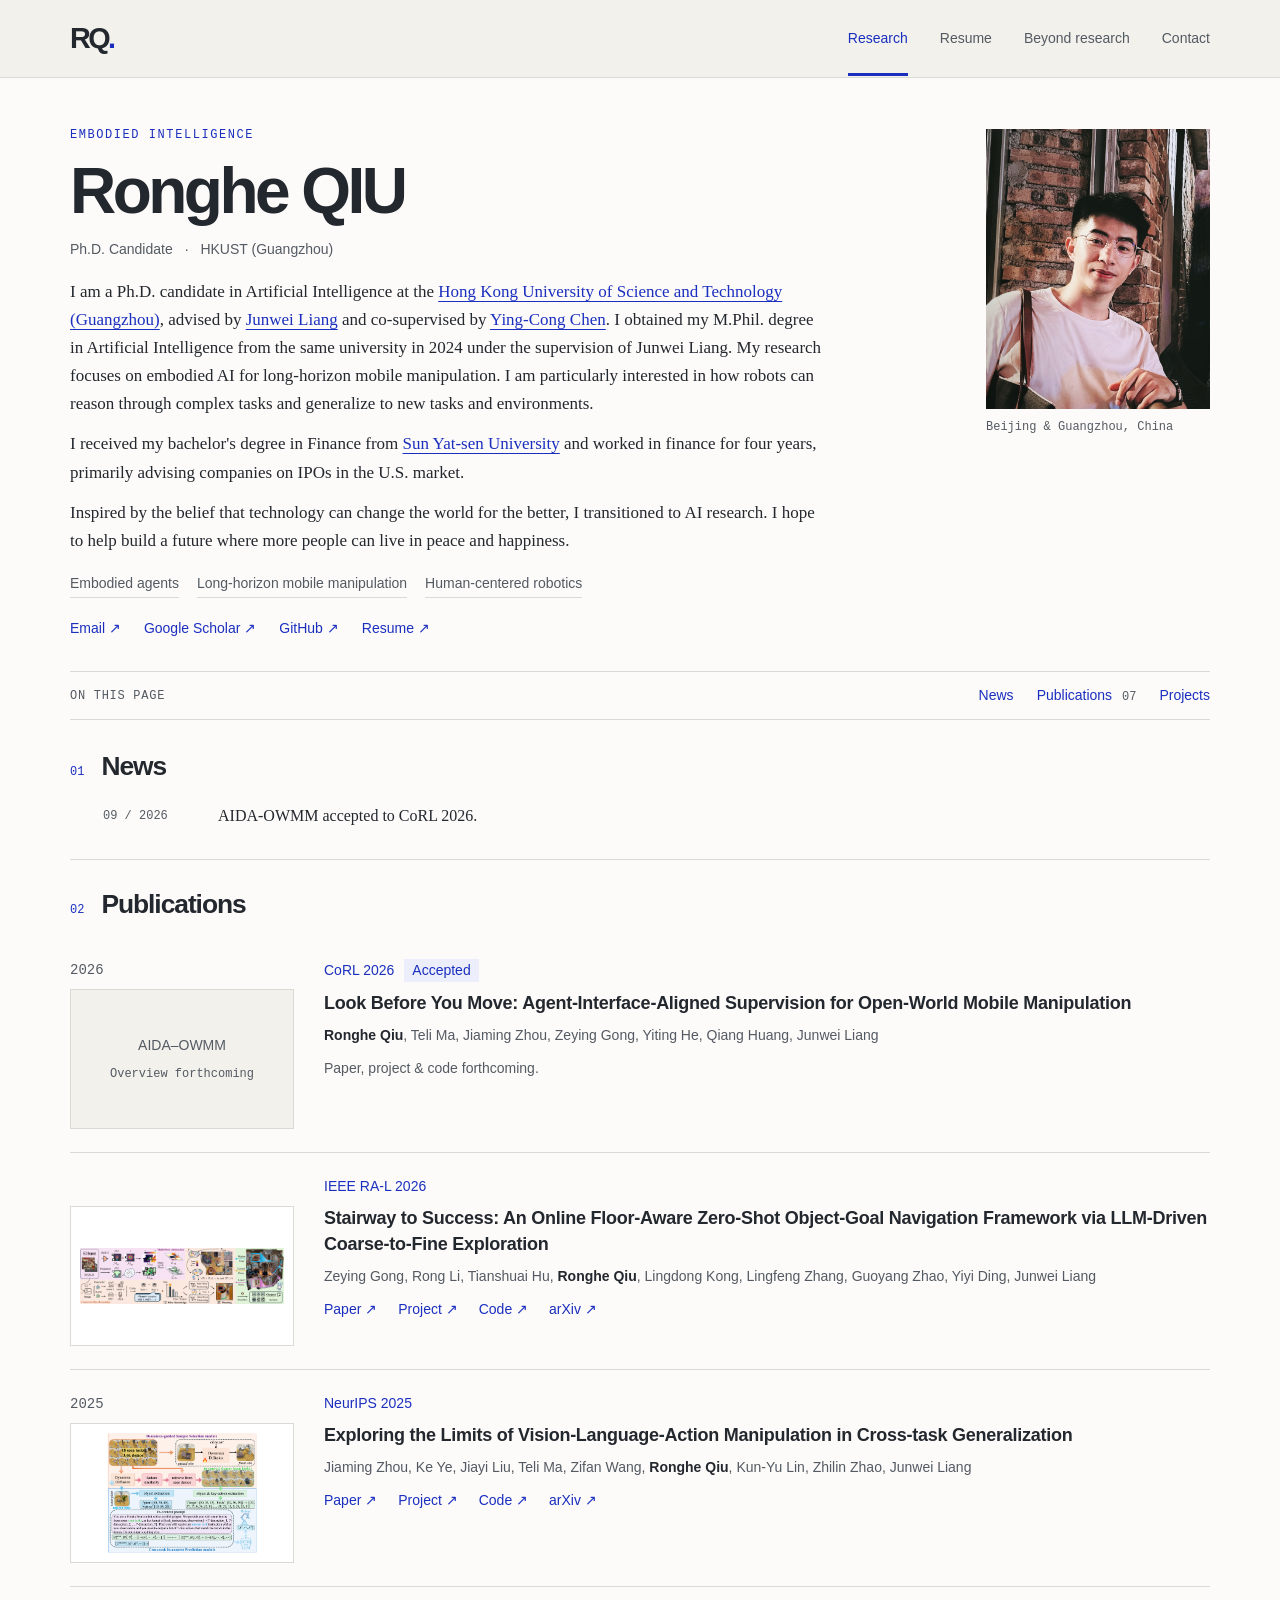
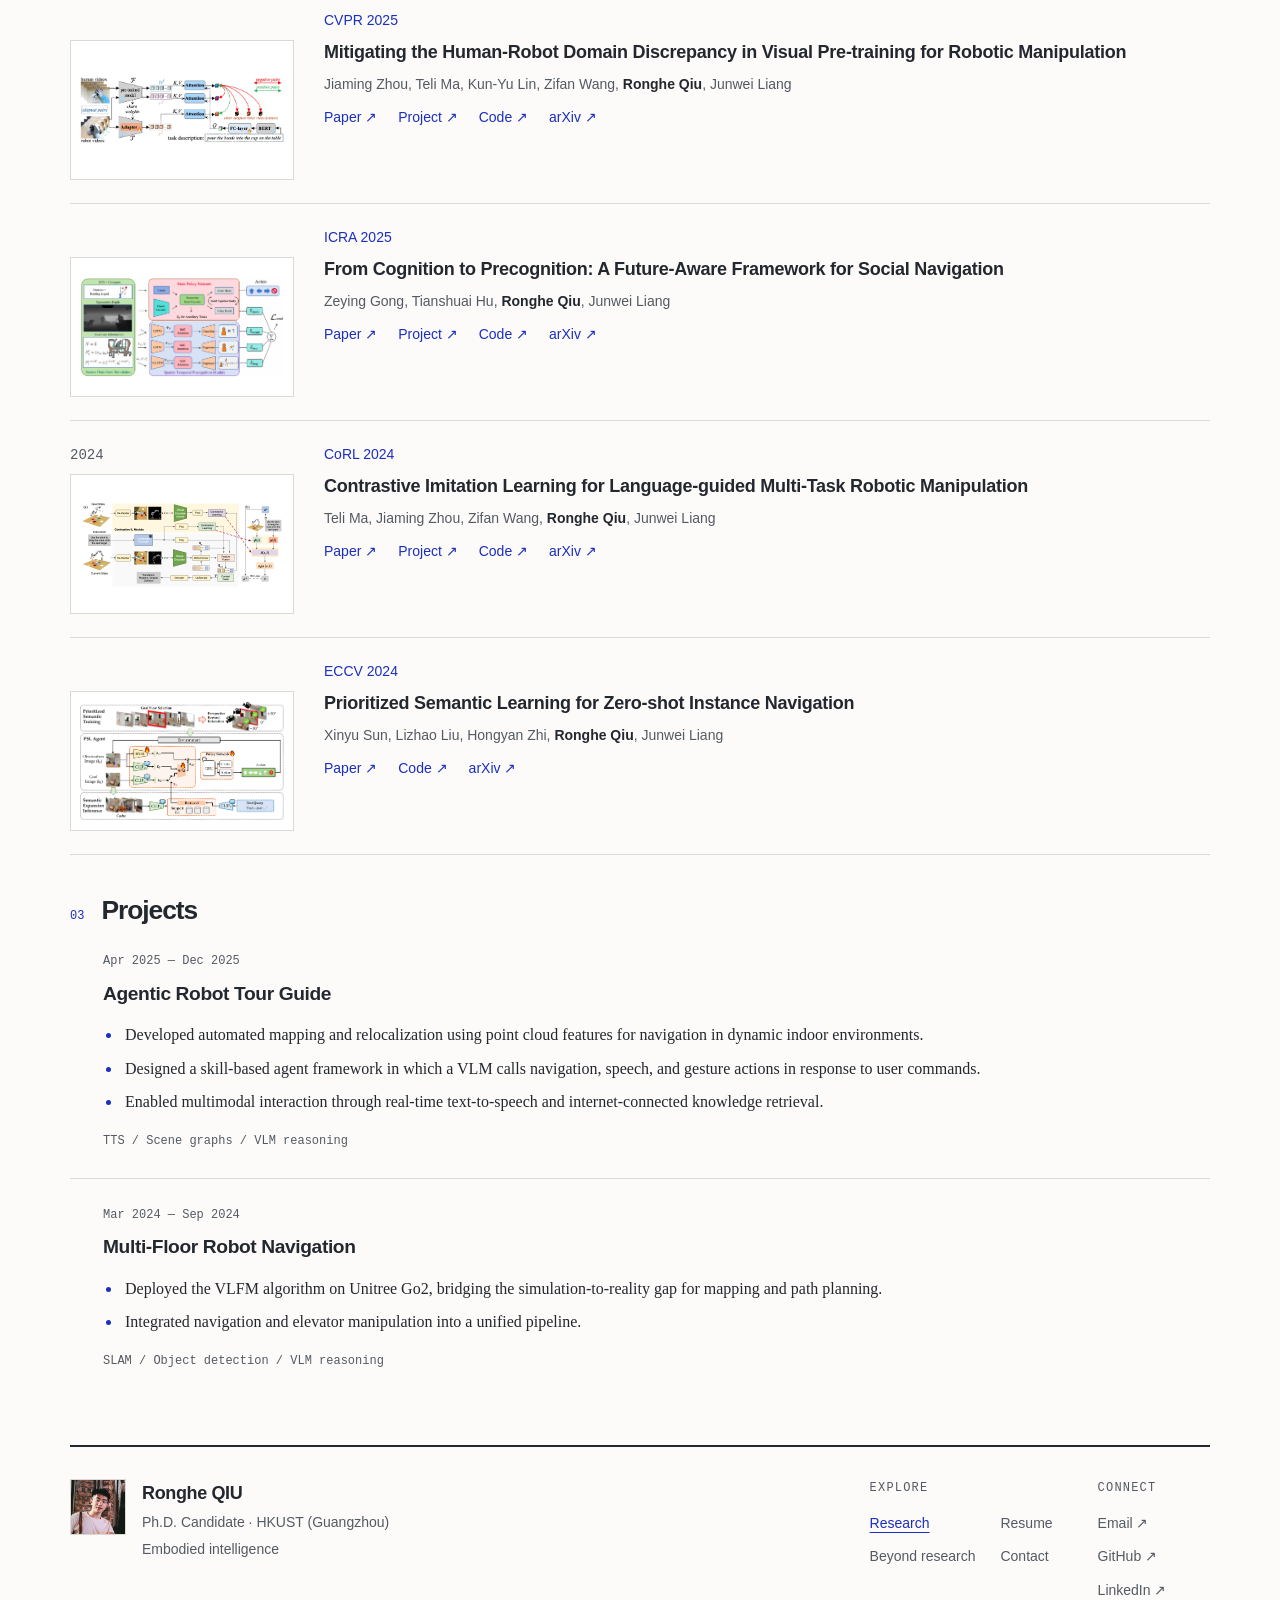
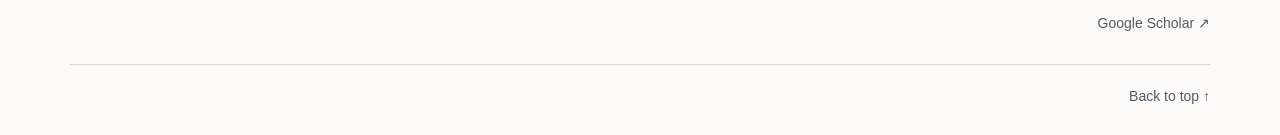
==== commit 35fc487e: "Clarify academic background and improve contact and Scholar links" ====
--- a/index.html
+++ b/index.html
@@ -4,7 +4,7 @@
   <meta charset="utf-8">
   <meta name="viewport" content="width=device-width, initial-scale=1">
   <title>Research | Ronghe QIU</title>
-  <meta name="description" content="I am a Ph.D. candidate in Artificial Intelligence at the Hong Kong University of Science and Technology (Guangzhou), advised by Junwei Liang and co-supervised by Ying-Cong Chen. Junwei Liang also supervised my M.Phil. research. My research focuses on embodied AI for long-horizon mobile manipulation. I am particularly interested in how robots can reason through complex tasks and generalize to new tasks and environments.">
+  <meta name="description" content="I am a Ph.D. candidate in Artificial Intelligence at the Hong Kong University of Science and Technology (Guangzhou), advised by Junwei Liang and co-supervised by Ying-Cong Chen. I obtained my M.Phil. degree in Artificial Intelligence from the same university in 2024 under the supervision of Junwei Liang. My research focuses on embodied AI for long-horizon mobile manipulation. I am particularly interested in how robots can reason through complex tasks and generalize to new tasks and environments.">
   <meta name="author" content="Ronghe QIU">
   <link rel="canonical" href="https://connerqiu.github.io/">
   <link rel="stylesheet" href="assets/styles.css">
@@ -20,11 +20,11 @@
       <div class="intro-copy"><p class="eyebrow">EMBODIED INTELLIGENCE</p>
         <h1 id="name">Ronghe QIU</h1>
         <p class="role-line">Ph.D. Candidate <span>·</span> HKUST (Guangzhou)</p>
-        <p class="bio">I am a Ph.D. candidate in Artificial Intelligence at the <a href="https://www.hkust-gz.edu.cn/" class="" target="_blank" rel="noopener noreferrer">Hong Kong University of Science and Technology (Guangzhou)</a>, advised by <a href="https://junweiliang.me/" class="" target="_blank" rel="noopener noreferrer">Junwei Liang</a> and co-supervised by <a href="https://www.yingcong.me/" class="" target="_blank" rel="noopener noreferrer">Ying-Cong Chen</a>. Junwei Liang also supervised my M.Phil. research. My research focuses on embodied AI for long-horizon mobile manipulation. I am particularly interested in how robots can reason through complex tasks and generalize to new tasks and environments.</p>
-        <p class="bio">I received my bachelor&#x27;s degree in Finance from <a href="https://www.sysu.edu.cn/sysuen/" class="" target="_blank" rel="noopener noreferrer">Sun Yat-sen University</a> and worked in finance for four years, primarily advising companies on U.S. IPOs.</p>
+        <p class="bio">I am a Ph.D. candidate in Artificial Intelligence at the <a href="https://www.hkust-gz.edu.cn/" class="" target="_blank" rel="noopener noreferrer">Hong Kong University of Science and Technology (Guangzhou)</a>, advised by <a href="https://junweiliang.me/" class="" target="_blank" rel="noopener noreferrer">Junwei Liang</a> and co-supervised by <a href="https://www.yingcong.me/" class="" target="_blank" rel="noopener noreferrer">Ying-Cong Chen</a>. I obtained my M.Phil. degree in Artificial Intelligence from the same university in 2024 under the supervision of Junwei Liang. My research focuses on embodied AI for long-horizon mobile manipulation. I am particularly interested in how robots can reason through complex tasks and generalize to new tasks and environments.</p>
+        <p class="bio">I received my bachelor&#x27;s degree in Finance from <a href="https://www.sysu.edu.cn/sysuen/" class="" target="_blank" rel="noopener noreferrer">Sun Yat-sen University</a> and worked in finance for four years, primarily advising companies on IPOs in the U.S. market.</p>
         <p class="bio">Inspired by the belief that technology can change the world for the better, I transitioned to AI research. I hope to help build a future where more people can live in peace and happiness.</p>
         <ul class="interest-list" aria-label="Research interests"><li>Embodied agents</li><li>Long-horizon mobile manipulation</li><li>Human-centered robotics</li></ul>
-        <div class="intro-links"><a href="mailto:rqiu683@connect.hkust-gz.edu.cn" class="">Email ↗</a><a href="https://github.com/ConnerQiu" class="" target="_blank" rel="noopener noreferrer">GitHub ↗</a><a href="resume.html" class="">Resume ↗</a></div>
+        <div class="intro-links"><a href="contact.html#contact-title" class="">Email ↗</a><a href="https://scholar.google.com/citations?user=QOwOHZMAAAAJ&amp;hl=en" class="" target="_blank" rel="noopener noreferrer">Google Scholar ↗</a><a href="https://github.com/ConnerQiu" class="" target="_blank" rel="noopener noreferrer">GitHub ↗</a><a href="resume.html" class="">Resume ↗</a></div>
       </div>
       <figure class="portrait"><img src="assets/images/portrait.jpg" alt="Portrait of Ronghe QIU" width="1531" height="2041" fetchpriority="high"><figcaption>Beijing &amp; Guangzhou, China</figcaption></figure>
     </section>
@@ -68,7 +68,7 @@
       </div>
       <nav class="footer-navigation" aria-label="Footer navigation"><span class="footer-label">Explore</span><div class="footer-links"><a href="index.html" aria-current="page">Research</a><a href="resume.html">Resume</a><a href="beyond.html">Beyond research</a><a href="contact.html">Contact</a></div></nav>
       <nav class="footer-connect" aria-label="Contact and social links"><span class="footer-label">Connect</span><div class="footer-social">
-        <a href="mailto:rqiu683@connect.hkust-gz.edu.cn" class="">Email ↗</a><a href="https://github.com/ConnerQiu" class="" target="_blank" rel="noopener noreferrer">GitHub ↗</a><a href="https://www.linkedin.com/in/conner-qiu-98a81833a/" class="" target="_blank" rel="noopener noreferrer">LinkedIn ↗</a></div></nav>
+        <a href="mailto:rqiu683@connect.hkust-gz.edu.cn" class="">Email ↗</a><a href="https://github.com/ConnerQiu" class="" target="_blank" rel="noopener noreferrer">GitHub ↗</a><a href="https://www.linkedin.com/in/conner-qiu-98a81833a/" class="" target="_blank" rel="noopener noreferrer">LinkedIn ↗</a><a href="https://scholar.google.com/citations?user=QOwOHZMAAAAJ&amp;hl=en" class="" target="_blank" rel="noopener noreferrer">Google Scholar ↗</a></div></nav>
     </div>
     <div class="footer-bottom"><a href="#main">Back to top ↑</a></div>
   </footer>
